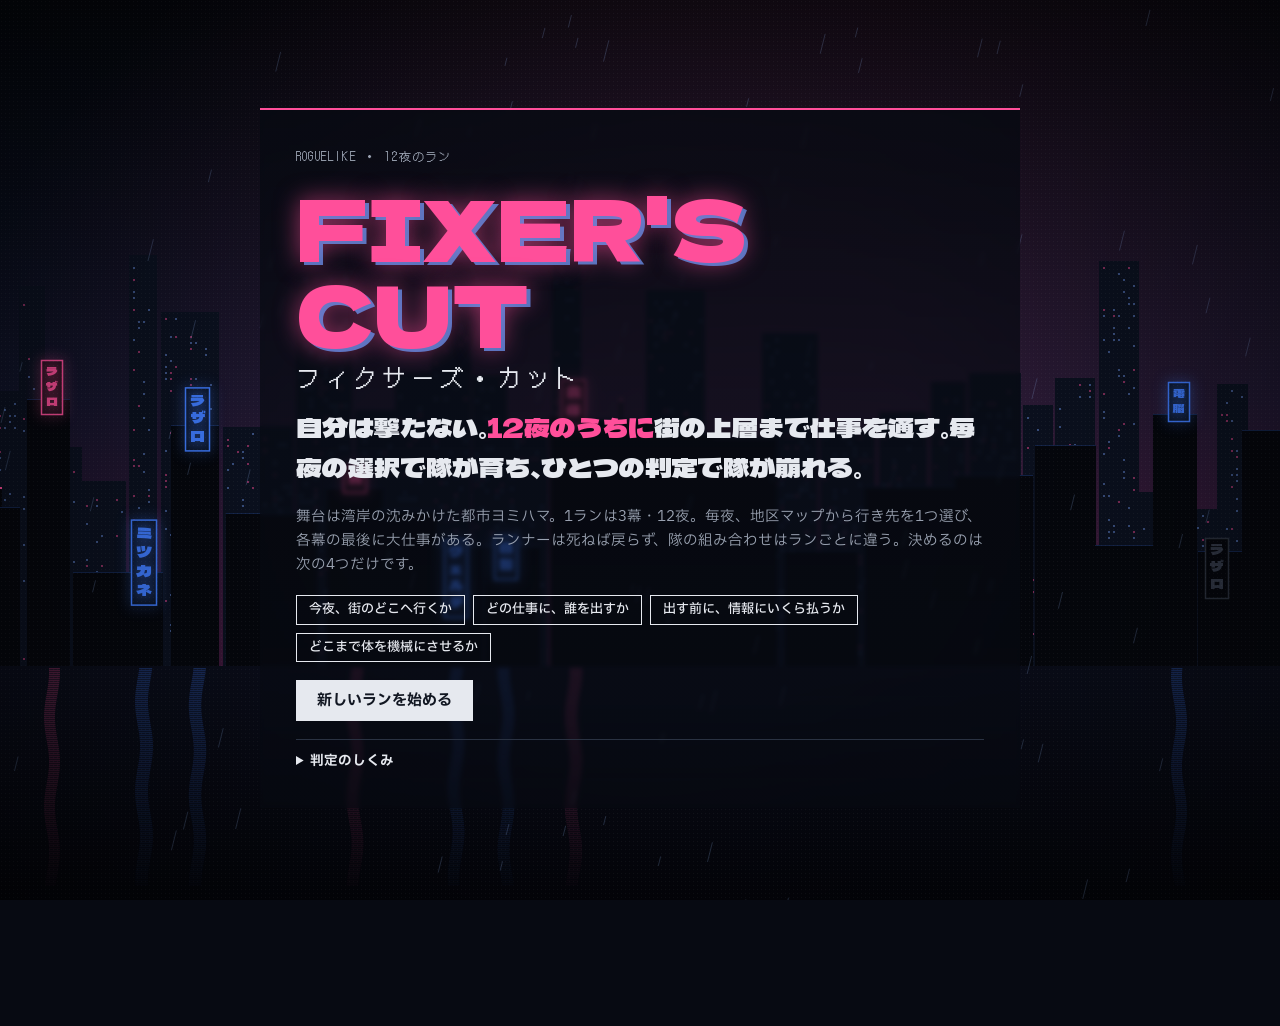
==== index.html @ 446d9503 "Start the roguelike version: 12-night runs with a district map and reward picks Copy Fixer's Cut fro" ====
<!doctype html>
<html lang="ja">
<meta charset="utf-8">
<meta name="viewport" content="width=device-width, initial-scale=1">
<title>Fixer's Cut Roguelike</title>
<meta name="claude:viewport-fit-sides" content="cover">
<link rel="preconnect" href="https://fonts.googleapis.com">
<link rel="preconnect" href="https://fonts.gstatic.com" crossorigin>
<link rel="stylesheet" href="https://fonts.googleapis.com/css2?family=Dela+Gothic+One&family=DotGothic16&family=IBM+Plex+Sans+JP:wght@400;500;700&family=IBM+Plex+Mono:wght@400;600&display=swap">
<link rel="stylesheet" href="style.css">

<canvas id="city" aria-hidden="true"></canvas>
<div id="app"></div>
<div id="modal" class="modal" hidden></div>
<div id="fx" class="fx" hidden aria-hidden="true"></div>

<script>
  /* ゲームの読み込み自体が止まったときの最後の受け皿。更新直後に古いファイルが混ざると起きる */
  addEventListener('load', function () {
    var app = document.getElementById('app');
    if (!app || app.innerHTML.trim()) return;
    app.innerHTML = '<div class="title-screen"><div class="ts-in"><div class="label">ERROR</div><h1 class="logo-big">読み込めませんでした</h1>'
      + '<p>更新直後に、古いファイルが混ざって読み込まれた可能性があります。<b>保存データは消えていません。</b></p>'
      + '<div class="ts-actions"><button class="primary big" id="fresh">最新のファイルで読み込み直す</button></div></div></div>';
    document.getElementById('fresh').onclick = function () {
      var urls = [location.href].concat([].map.call(document.querySelectorAll('script[src], link[rel="stylesheet"]'), function (e) { return e.src || e.href; }))
        .filter(function (u) { return u.indexOf(location.origin) === 0; });
      Promise.all(urls.map(function (u) { return fetch(u, { cache: 'reload' }).catch(function () {}); })).then(function () { location.reload(); });
    };
  });
</script>
<script src="js/data.js"></script>
<script src="js/engine.js"></script>
<script src="js/world.js"></script>
<script src="js/run.js"></script>
<script src="js/art.js"></script>
<script src="js/comfort.js"></script>
<script src="js/ui.js"></script>
---- style.css ----
/* Layout: 雨の夜のヨミハマに貼られた2色刷りのビラ。背景の Canvas に夜景、その上に半透明の帳場。
   ピンク＝人間性や金が削れるもの、青＝仕組みとデータ。ネオンを映えさせるため、ダークに絞った単一テーマ。 */
:root {
  --paper: #070a12;
  --sheet: #121722;
  --panel: rgba(18, 23, 34, 0.9);
  --ink: #e6e9ef;
  --ink-soft: #9aa2b1;
  --rule: #2a3242;
  --pink: #ff4f9a;
  --blue: #6f9dff;
  --tile: #1c2231;
  --red: #ff3b5c;
  --scrim: rgba(3, 4, 9, 0.72);
  --log-bg: #05070c;
  --log-fg: #e6e9ef;
  --log-dim: #7d8595;
  --log-ok: #8fb2ff;
  --log-ng: #ff6aa8;
  --glow-pink: 0 0 10px rgba(255, 79, 154, 0.55);
  --glow-blue: 0 0 10px rgba(111, 157, 255, 0.5);
  --display: "Dela Gothic One", "Hiragino Sans", "Yu Gothic", sans-serif;
  --body: "IBM Plex Sans JP", "Hiragino Sans", "Yu Gothic", system-ui, sans-serif;
  --dot: "DotGothic16", "Osaka-Mono", ui-monospace, monospace;
  --mono: "IBM Plex Mono", ui-monospace, "SFMono-Regular", Menlo, monospace;
  color-scheme: dark;
}

* { box-sizing: border-box; }
body {
  background: var(--paper); color: var(--ink);
  font-family: var(--body); font-size: 14.5px; line-height: 1.65;
  padding-left: max(16px, env(safe-area-inset-left, 0px));
  padding-right: max(16px, env(safe-area-inset-right, 0px));
  padding-block: 0 calc(110px + env(safe-area-inset-bottom, 0px));
}
body::before {
  content: ""; position: fixed; inset: 0 0 auto; height: env(safe-area-inset-top, 0px);
  z-index: 30; background: var(--sheet);
}
#city { position: fixed; inset: 0; width: 100%; height: 100%; z-index: 0; pointer-events: none; transition: opacity 0.6s; }
#city[data-mode="dim"] { opacity: 0.32; }
#app { position: relative; z-index: 1; }
body.locked { overflow: hidden; }
h1, h2, h3, h4 { margin: 0; text-wrap: balance; }
p { margin: 0; }
ul, ol { margin: 0; }
b { font-weight: 700; }
.num { font-family: var(--mono); font-variant-numeric: tabular-nums; }
.label { font-family: var(--dot); font-size: 12px; letter-spacing: 0.1em; color: var(--ink-soft); font-weight: 400; }
.dim { color: var(--ink-soft); }
.pink { color: var(--pink); }
.blue { color: var(--blue); }
small { font-size: 12px; }

/* ── ボタン ── */
button {
  font: inherit; font-size: 13px; color: var(--ink); background: transparent;
  border: 1px solid var(--ink); padding: 5px 12px; cursor: pointer; line-height: 1.4;
  border-radius: 0;
}
button:hover:not(:disabled) { background: var(--tile); }
button:focus-visible, summary:focus-visible { outline: 2px solid var(--blue); outline-offset: 2px; }
button:disabled { opacity: 0.38; cursor: not-allowed; }
button.primary { background: var(--ink); color: var(--sheet); }
button.primary:hover:not(:disabled) { background: var(--pink); border-color: var(--pink); }
button.danger { border-color: var(--pink); color: var(--pink); }
button.big { font-size: 15px; padding: 9px 20px; font-weight: 700; }
button.sm { font-size: 12px; padding: 2px 8px; }
button[aria-pressed="true"] { background: var(--ink); color: var(--sheet); }

.chip {
  display: inline-block; font-size: 11px; padding: 0 7px; border: 1px solid currentColor;
  line-height: 1.6; white-space: nowrap; font-weight: 500; vertical-align: 1px;
}
.chip.p { color: var(--pink); }
.chip.b { color: var(--blue); }
.chip.o { color: var(--ink-soft); }

/* ── HUD ── */
.hud {
  position: sticky; top: env(safe-area-inset-top, 0px); z-index: 20;
  background: var(--sheet); border-bottom: 2px solid var(--ink);
  margin-inline: calc(-1 * max(16px, env(safe-area-inset-left, 0px))) calc(-1 * max(16px, env(safe-area-inset-right, 0px)));
  padding-left: max(16px, env(safe-area-inset-left, 0px));
  padding-right: max(16px, env(safe-area-inset-right, 0px));
}
.hud-in {
  max-width: 1180px; margin: 0 auto; padding-block: 10px 6px;
  display: flex; flex-wrap: wrap; align-items: center; gap: 8px 24px;
}
.brand { display: grid; line-height: 1.15; }
.logo {
  font-family: var(--display); font-size: 21px; color: var(--pink);
  text-shadow: 2px 1px 0 color-mix(in srgb, var(--blue) 70%, transparent), var(--glow-pink); letter-spacing: 0.02em;
}
.hud-stats { display: flex; flex-wrap: wrap; gap: 4px 20px; margin: 0; }
.hud-stats > div { display: grid; line-height: 1.25; }
.hud-stats dd { margin: 0; font-weight: 700; font-size: 15px; }
.hud-stats .neg dd { color: var(--pink); }
.hud-stats .dim { font-weight: 400; font-size: 12px; }
.heat { display: grid; gap: 2px; min-width: 190px; flex: 1 1 190px; max-width: 280px; margin-left: auto; }
.hb { display: grid; grid-template-columns: 58px 1fr 26px; gap: 8px; align-items: center; font-size: 11.5px; }
.hb b { font-size: 11px; text-align: right; }
.ht { height: 6px; background: var(--tile); position: relative; }
.ht::after { content: ""; position: absolute; right: 0; top: -2px; bottom: -2px; width: 1px; background: var(--pink); }
.ht i { display: block; height: 100%; background: var(--blue); }
.hot .ht i { background: var(--pink); }
.hot b, .hot span { color: var(--pink); }

.tabs {
  max-width: 1180px; margin: 0 auto; display: flex; gap: 0; overflow-x: auto;
  scrollbar-width: none;
}
.tabs::-webkit-scrollbar { display: none; }
.tabs button {
  border: 0; border-bottom: 3px solid transparent; padding: 6px 14px 5px; font-size: 14px; font-weight: 500;
  white-space: nowrap; display: inline-flex; align-items: center; gap: 6px;
}
.tabs button[aria-selected="true"] { border-bottom-color: var(--pink); background: transparent; color: var(--ink); font-weight: 700; }
.tabs .bd { font-size: 11px; background: var(--tile); padding: 0 6px; line-height: 1.6; }

/* ── 本文 ── */
.view { max-width: 1180px; margin: 0 auto; padding-block: 22px 20px; display: grid; gap: 26px; }
.sec { font-family: var(--body); font-weight: 700; font-size: 20px; display: flex; gap: 10px; align-items: baseline; flex-wrap: wrap; margin-bottom: 12px; }
.lead { max-width: 70ch; margin-bottom: 8px; }
.panel { background: var(--panel); backdrop-filter: blur(3px); border-top: 3px solid var(--ink); padding: 12px 14px 14px; display: grid; gap: 10px; align-content: start; min-width: 0; }
.panel h3 { font-size: 14px; }
.cols { display: grid; grid-template-columns: repeat(auto-fit, minmax(min(100%, 300px), 1fr)); gap: 16px; }

.chapter { display: grid; gap: 6px; border-bottom: 1px solid var(--rule); padding-block: 18px; text-shadow: 0 1px 6px #000; }
.chapter h2 { font-family: var(--display); font-weight: 400; font-size: clamp(24px, 4vw, 34px); color: var(--pink); text-shadow: 2px 1px 0 color-mix(in srgb, var(--blue) 60%, transparent), var(--glow-pink); }
.chapter p { max-width: 68ch; }
.checks { list-style: none; padding: 0; display: grid; gap: 2px; font-size: 13.5px; }
.checks li { color: var(--ink-soft); }
.checks li.done { color: var(--blue); }
.tut ol { padding-left: 1.3em; display: grid; gap: 4px; font-size: 13.5px; }
.tut { border-top-color: var(--blue); }

.ledger { margin: 0; display: grid; gap: 4px; font-size: 13.5px; }
.ledger > div { display: grid; grid-template-columns: 1fr auto; gap: 12px; align-items: baseline; border-bottom: 1px dotted var(--rule); padding-bottom: 3px; }
.ledger dt { min-width: 0; }
.ledger dd { margin: 0; font-weight: 600; white-space: nowrap; }
.ledger .tot { border-bottom: 0; border-top: 1px solid var(--ink); padding-top: 4px; font-weight: 700; }

.mlist { list-style: none; padding: 0; display: grid; gap: 8px; font-size: 13.5px; }
.mlist li { display: grid; gap: 1px; border-bottom: 1px dotted var(--rule); padding-bottom: 6px; }
.mlist li button { justify-self: start; margin-top: 3px; }
.heatlist { display: grid; gap: 6px; }
.hrow { display: grid; grid-template-columns: 100px 1fr 30px; gap: 10px; align-items: center; font-size: 13px; }
.hrow b { text-align: right; }
.msheet .hrow { grid-template-columns: 100px 1fr 30px 36px; }
.hrow .delta { text-align: right; font-size: 12px; }
.memorial ul { padding-left: 1.1em; font-size: 13.5px; }

/* ── ランナー ── */
.runners { display: grid; grid-template-columns: repeat(auto-fill, minmax(min(100%, 290px), 1fr)); gap: 16px; }
.runner { background: var(--panel); backdrop-filter: blur(3px); border-top: 3px solid var(--ink); padding: 12px 14px 14px; display: grid; gap: 8px; align-content: start; min-width: 0; }
.runner.away { opacity: 0.72; }
.runner header { display: flex; justify-content: space-between; align-items: center; gap: 12px; }
.nmrow { display: flex; flex-wrap: wrap; gap: 6px; align-items: baseline; flex: 1; min-width: 0; }
.nm { font-family: var(--display); font-weight: 400; font-size: 20px; line-height: 1.2; }
.role { font-family: var(--dot); color: var(--blue); font-size: 13px; letter-spacing: 0.08em; text-align: right; line-height: 1.2; display: grid; }
.role small { font-family: var(--body); letter-spacing: 0; color: var(--ink-soft); font-size: 11px; }
.role.sm { display: inline; font-size: 11px; }
.meta { font-size: 12.5px; color: var(--ink-soft); }
.st-mission { color: var(--blue); }
.st-therapy { color: var(--blue); }
.st-down { color: var(--pink); font-weight: 700; }
.bio { font-size: 13px; color: var(--ink-soft); border-left: 2px solid var(--rule); padding-left: 10px; }
.bars { display: grid; gap: 4px; position: relative; }
.bar { display: grid; grid-template-columns: 44px 1fr 52px; gap: 8px; align-items: center; font-size: 11.5px; }
.bar b { text-align: right; font-size: 11.5px; }
.track { height: 8px; background: var(--tile); position: relative; overflow: hidden; }
.track i { display: block; height: 100%; background: var(--ink); }
.track i.low { background: var(--pink); }
.track.ar i { background: var(--blue); }
.track.hum {
  background: linear-gradient(to right,
    color-mix(in srgb, var(--pink) 45%, var(--sheet)) 0 var(--z1),
    color-mix(in srgb, var(--pink) 20%, var(--sheet)) var(--z1) var(--z2),
    var(--tile) var(--z2));
}
.track.hum i { background: color-mix(in srgb, var(--ink) 75%, transparent); }
.zone { justify-self: end; font-family: var(--dot); font-size: 11px; letter-spacing: 0.08em; }
.z-stable { color: var(--ink-soft); }
.z-unstable, .z-sign, .z-gone { color: var(--pink); }
.stats { display: grid; grid-template-columns: repeat(6, 1fr); gap: 2px; border-block: 1px solid var(--rule); padding-block: 4px; }
.stats span { display: grid; text-align: center; line-height: 1.25; }
.stats i { font-style: normal; font-family: var(--dot); font-size: 10.5px; color: var(--ink-soft); }
.stats b { font-size: 14px; }
.skills { display: flex; flex-wrap: wrap; gap: 3px 12px; font-size: 12.5px; }
.skills b { margin-left: 4px; }
.cy { font-size: 12.5px; }
.perk { font-size: 12.5px; color: var(--ink-soft); }
.perk.on { color: var(--blue); }
.contract { font-size: 12.5px; }
.actions { display: flex; flex-wrap: wrap; gap: 6px; }

/* ── 依頼盤 ── */
.board { display: grid; grid-template-columns: minmax(0, 340px) minmax(0, 1fr); gap: 24px; align-items: start; }
.jobs { display: grid; gap: 8px; }
.jobs .sec { margin-bottom: 4px; }
.job {
  display: grid; gap: 3px; text-align: left; background: var(--panel); border: 1px solid var(--rule);
  padding: 9px 12px; width: 100%;
}
.job.sel { border-color: var(--pink); box-shadow: inset 0 3px 0 var(--pink), var(--glow-pink); background: var(--sheet); }
.jtop { display: flex; gap: 6px; align-items: center; flex-wrap: wrap; }
.rk { font-family: var(--mono); font-weight: 600; font-size: 12px; background: var(--ink); color: var(--sheet); padding: 0 6px; }
.exp { margin-left: auto; font-size: 11.5px; }
.jt { font-size: 14px; line-height: 1.45; }
.jm { font-size: 12.5px; color: var(--ink-soft); }
.req { display: flex; flex-wrap: wrap; gap: 4px; }
.req span { font-size: 11px; color: var(--blue); border: 1px solid currentColor; padding: 0 6px; }

.detail { min-width: 0; }
.jd { background: var(--panel); backdrop-filter: blur(3px); border-top: 3px solid var(--ink); padding: 16px clamp(14px, 3vw, 24px) 20px; display: grid; gap: 12px; scroll-margin-top: 140px; }
.jd h2 { font-family: var(--body); font-weight: 700; font-size: clamp(18px, 2.4vw, 22px); line-height: 1.45; }
.jd h3 { font-size: 14px; margin-top: 6px; }
.facts { display: flex; flex-wrap: wrap; gap: 4px 22px; margin: 0; }
.facts div { display: grid; line-height: 1.3; }
.facts dt { font-family: var(--dot); font-size: 11px; color: var(--ink-soft); letter-spacing: 0.08em; }
.facts dd { margin: 0; font-weight: 700; }
.toggle { display: inline-flex; flex-wrap: wrap; justify-self: start; }
.toggle button + button { border-left: 0; }

.strip-wrap { overflow-x: auto; }
.strip { display: grid; grid-template-columns: 52px repeat(var(--cols), minmax(62px, 1fr)); gap: 3px; min-width: calc(52px + var(--cols) * 65px); }
.lane { font-size: 12px; font-weight: 700; align-self: center; color: var(--ink-soft); }
.ph { background: var(--tile); text-align: center; padding: 6px 3px; font-size: 12px; line-height: 1.3; min-height: 54px; display: grid; align-content: center; }
.ph i { display: block; font-style: normal; font-family: var(--dot); font-size: 11px; color: var(--ink-soft); }
.ph .dv { display: block; font-family: var(--mono); font-size: 10.5px; opacity: 0.85; margin-top: 2px; }
.ph.empty { background: transparent; border: 1px dashed var(--rule); color: var(--ink-soft); }
.ph.enemy { background: var(--ink); color: var(--sheet); }
.ph.enemy i { color: var(--sheet); opacity: 0.7; }
.ph.goal, .ph.netgoal { background: var(--pink); color: var(--sheet); font-weight: 700; }
.ph.goal i, .ph.netgoal i { color: var(--sheet); opacity: 0.85; }
.ph.ice { background: color-mix(in srgb, var(--blue) 18%, var(--sheet)); box-shadow: inset 0 -3px 0 var(--blue); }
.ph.ice.netgoal { background: var(--pink); }
.ph.trap { box-shadow: inset 0 -3px 0 var(--pink); }
.ph.fog { color: var(--ink-soft); }
.ph.fog .q { font-family: var(--dot); font-size: 16px; letter-spacing: 0.1em; }
.ph.bought { outline: 1px dashed var(--blue); outline-offset: -3px; }
.nightlbl { grid-column: span 5; font-size: 11px; color: var(--ink-soft); border-top: 1px solid var(--rule); padding-top: 2px; text-align: center; }
.legend { list-style: none; padding: 0; display: grid; gap: 1px; font-size: 12px; color: var(--ink-soft); }
.legend .blue { color: var(--blue); }
.intel { display: flex; flex-wrap: wrap; gap: 6px 12px; align-items: center; font-size: 13px; }

.slots { display: grid; grid-template-columns: repeat(3, minmax(0, 1fr)); gap: 8px; }
.slot { border: 1px solid var(--rule); padding: 7px 9px; display: grid; gap: 2px; align-content: start; min-width: 0; }
.slot .who { display: flex; flex-wrap: wrap; gap: 2px 8px; font-weight: 700; font-size: 13.5px; }
.slot small { color: var(--ink-soft); font-size: 11px; line-height: 1.4; }
.reqs { display: flex; flex-wrap: wrap; gap: 6px; align-items: center; }
.picks { display: grid; gap: 4px; }
.pick { display: flex; flex-wrap: wrap; justify-content: space-between; align-items: center; gap: 6px 12px; padding: 6px 8px; border-bottom: 1px dotted var(--rule); }
.pick.in { background: color-mix(in srgb, var(--blue) 9%, var(--sheet)); }
.pick.off { opacity: 0.6; }
.pn { display: flex; flex-wrap: wrap; gap: 4px 10px; align-items: baseline; font-size: 13px; }
.seg { display: inline-flex; }
.seg button { font-size: 12px; padding: 3px 9px; }
.seg button + button { border-left: 0; }

.est { display: flex; flex-wrap: wrap; gap: 6px 26px; align-items: baseline; background: var(--tile); padding: 10px 14px; }
.est > div { display: grid; line-height: 1.2; }
.est b { font-size: 28px; font-weight: 600; }
.est small { flex-basis: 100%; color: var(--ink-soft); }
.est.empty { padding: 10px 14px; }
.pay { border-top: 1px solid var(--ink); padding-top: 6px; }
.errs { color: var(--pink); font-size: 13px; padding-left: 1.1em; }
.jd > .primary.big { justify-self: start; }

/* ── 闇医者 ── */
.chips { display: flex; flex-wrap: wrap; gap: 6px; margin-bottom: 14px; }
.docwrap { display: grid; grid-template-columns: minmax(0, 340px) minmax(0, 1fr); gap: 22px; align-items: start; }
.docside { display: grid; gap: 14px; }
.care { gap: 8px; }
.carerow { display: grid; grid-template-columns: 1fr auto; gap: 10px; align-items: center; font-size: 13px; border-bottom: 1px dotted var(--rule); padding-bottom: 6px; }
.carerow span { display: grid; }
.catalog { display: grid; gap: 10px; min-width: 0; }
.catalog h3 { font-size: 15px; display: flex; gap: 10px; align-items: baseline; flex-wrap: wrap; }
.cws { display: grid; grid-template-columns: repeat(auto-fill, minmax(min(100%, 250px), 1fr)); gap: 10px; }
.cw { background: var(--panel); border: 1px solid var(--rule); padding: 10px 12px; display: grid; gap: 6px; align-content: start; }
.cw.rec { border-color: var(--blue); }
.cw.owned { opacity: 0.55; }
.cwh { display: flex; flex-wrap: wrap; gap: 6px; align-items: baseline; }
.cw p { font-size: 13px; }
.cwn { margin: 0; display: grid; gap: 1px; font-size: 12px; }
.cwn div { display: flex; justify-content: space-between; gap: 8px; }
.cwn dd { margin: 0; }

/* ── 通信ログ ── */
.log {
  background: var(--log-bg); color: var(--log-fg); font-family: var(--mono); font-size: 12.5px; line-height: 1.6;
  padding: 12px 14px; display: grid; gap: 2px; overflow-y: auto; max-height: 52vh;
}
.ln { display: flex; flex-wrap: wrap; gap: 0 10px; align-items: baseline; }
.log.play .ln { opacity: 0; transition: opacity 0.15s; }
.log.play .ln.on, .log .ln.on { opacity: 1; }
.ln .t { color: var(--log-dim); min-width: 52px; }
.ln .who { font-family: var(--body); font-weight: 700; min-width: 3.5em; }
.ln .what { font-family: var(--body); }
.ln .calc { color: var(--log-dim); font-size: 12px; }
.ln .res { font-weight: 600; }
.ln.ok .res, .ln.goal .what { color: var(--log-ok); }
.ln.ng .res, .ln.ng .what, .ln.dead .what { color: var(--log-ng); }
.ln.warn .what { color: var(--log-ng); }
.ln.dead .what { font-weight: 700; }
.ln.info .what { color: var(--log-dim); }
.ln.goal .what { font-weight: 700; }
.ln.sub { padding-left: 62px; font-size: 12px; }
.ln.sub.ng .what { color: var(--log-ng); }
.lanetag { font-family: var(--dot); font-size: 10.5px; color: var(--log-ok); border: 1px solid currentColor; padding: 0 4px; line-height: 1.4; }
.arch { background: var(--panel); border-top: 1px solid var(--rule); padding: 10px 14px; display: grid; gap: 8px; }
.arch summary { cursor: pointer; font-weight: 700; }
.arch h4 { font-size: 13.5px; margin-top: 8px; }
.arch .log { max-height: none; }

/* ── モーダル ── */
.modal {
  position: fixed; inset: 0; z-index: 50; background: var(--scrim); overflow-y: auto;
  padding: calc(24px + env(safe-area-inset-top, 0px)) max(12px, env(safe-area-inset-right, 0px)) calc(24px + env(safe-area-inset-bottom, 0px)) max(12px, env(safe-area-inset-left, 0px));
}
.msheet { max-width: 760px; margin: 0 auto; background: var(--sheet); border: 2px solid var(--ink); padding: 20px clamp(16px, 3.5vw, 30px) 22px; display: grid; gap: 12px; }
.msheet h2 { font-family: var(--body); font-weight: 700; font-size: clamp(19px, 3vw, 24px); line-height: 1.45; }
.msheet h3 { font-size: 14.5px; margin-top: 4px; }
.mact { display: flex; flex-wrap: wrap; gap: 8px; justify-content: flex-end; margin-top: 4px; }
.speed { display: flex; flex-wrap: wrap; align-items: center; gap: 4px 8px; margin-right: auto; }
.verdict { font-family: var(--display); font-size: 22px; letter-spacing: 0.04em; }
.verdict.ok { color: var(--blue); }
.verdict.ng { color: var(--pink); }
.dead { color: var(--pink); font-weight: 700; }
.notes, .events { padding-left: 1.1em; display: grid; gap: 3px; font-size: 13.5px; }
.events .ng, .events .warn { color: var(--pink); }
.events .ok { color: var(--blue); }
.story { font-size: 15.5px; line-height: 1.9; max-width: 60ch; }
.storygoal { border-top: 1px solid var(--rule); padding-top: 8px; font-size: 14px; }
.bonus { display: grid; grid-template-columns: repeat(auto-fit, minmax(min(100%, 190px), 1fr)); gap: 8px; }
.bonus button { display: grid; gap: 4px; text-align: left; padding: 12px; background: var(--paper); border-color: var(--rule); font-size: 13.5px; }
.bonus button:hover { border-color: var(--ink); }
.bonus .label { color: var(--blue); font-size: 13px; }
.bonus.end button .label { color: var(--pink); font-family: var(--display); font-size: 20px; letter-spacing: 0; }

/* ── ドック・トースト ── */
.dock {
  position: fixed; left: 0; right: 0; bottom: 0; z-index: 20; background: var(--sheet); border-top: 2px solid var(--ink);
  padding-left: max(16px, env(safe-area-inset-left, 0px)); padding-right: max(16px, env(safe-area-inset-right, 0px));
  padding-bottom: env(safe-area-inset-bottom, 0px);
}
.dock-in { max-width: 1180px; margin: 0 auto; display: flex; gap: 10px 20px; align-items: center; justify-content: space-between; padding-block: 10px; flex-wrap: wrap; }
.proj { display: grid; line-height: 1.35; font-size: 13.5px; min-width: 0; }
.proj small { color: var(--ink-soft); }
.toast {
  position: fixed; left: 50%; transform: translateX(-50%); bottom: calc(86px + env(safe-area-inset-bottom, 0px)); z-index: 60;
  background: var(--ink); color: var(--sheet); padding: 8px 16px; font-size: 13.5px; max-width: min(560px, calc(100vw - 32px));
}

/* ── タイトル・結末 ── */
.title-screen { min-height: 100vh; display: grid; align-items: center; padding-block: 40px; }
.ts-in {
  max-width: 760px; margin: 0 auto; display: grid; gap: 18px;
  background: linear-gradient(rgba(7, 10, 18, 0.78), rgba(7, 10, 18, 0.55)); padding: clamp(18px, 4vw, 36px);
  border-top: 2px solid var(--pink); backdrop-filter: blur(2px);
}
.logo-big {
  font-family: var(--display); font-weight: 400; font-size: clamp(42px, 9vw, 84px); line-height: 1.02; color: var(--pink);
  text-shadow: 4px 3px 0 color-mix(in srgb, var(--blue) 70%, transparent), 0 0 24px rgba(255, 79, 154, 0.6);
}
.logo-big span { display: block; font-family: var(--dot); font-size: 0.28em; letter-spacing: 0.2em; color: var(--ink); text-shadow: none; margin-top: 10px; }
.thesis { font-family: var(--display); font-size: clamp(19px, 2.8vw, 26px); line-height: 1.55; max-width: 32ch; }
.thesis em { font-style: normal; color: var(--pink); }
.decide { display: flex; flex-wrap: wrap; gap: 8px; list-style: none; padding: 0; }
.decide li { border: 1px solid var(--ink); padding: 3px 12px; font-size: 13px; font-weight: 500; }
.ts-actions { display: flex; flex-wrap: wrap; gap: 10px; }
.howto { border-top: 1px solid var(--rule); padding-top: 10px; font-size: 13.5px; }
.howto summary { cursor: pointer; font-weight: 700; }
.howto ul { padding-left: 1.1em; margin-top: 8px; display: grid; gap: 3px; }
.ending .logo-big { font-size: clamp(40px, 8vw, 72px); }
.endstats { max-width: 520px; }

@media (max-width: 900px) {
  .board, .docwrap { grid-template-columns: minmax(0, 1fr); }
  .heat { margin-left: 0; max-width: none; }
}
@media (max-width: 560px) {
  .slots { grid-template-columns: minmax(0, 1fr); }
  .hud-in { gap: 6px 16px; padding-block: 8px 4px; }
  .logo { font-size: 18px; }
  .heat { grid-template-columns: repeat(3, minmax(0, 1fr)); gap: 0 12px; flex-basis: 100%; min-width: 0; }
  .hb { grid-template-columns: 1fr auto; gap: 0 4px; font-size: 11px; }
  .hb .ht { grid-column: 1 / -1; order: 3; height: 4px; }
  .tabs button { padding-inline: 11px; font-size: 13.5px; }
  .ln .t { min-width: 0; }
  .ln.sub { padding-left: 14px; }
  .est b { font-size: 24px; }
  .dock-in { flex-wrap: nowrap; gap: 10px; padding-block: 8px; }
  .proj small { display: none; }
  .dock button.big { padding: 8px 14px; font-size: 14px; white-space: nowrap; }
}
@media (prefers-reduced-motion: reduce) {
  .log.play .ln { opacity: 1; transition: none; }
}

/* ── 肖像・ロゴ ── */
.pf { position: relative; display: block; flex: none; overflow: hidden; background: #0d1220; width: 64px; height: 64px; }
.pf img, .pf .ov { position: absolute; inset: 0; width: 100%; height: 100%; display: block; }
.pf img { object-fit: cover; filter: saturate(calc(1 - var(--m, 0) * 0.65)) contrast(calc(1 + var(--m, 0) * 0.25)); }
.pf .gp { filter: drop-shadow(0 0 1.5px #ff4f9a); }
.pf .gb { filter: drop-shadow(0 0 1.5px #6f9dff); }
.pf.lg { width: 72px; height: 72px; box-shadow: 3px 3px 0 color-mix(in srgb, var(--blue) 45%, transparent); }
.pf.md { width: 48px; height: 48px; }
.pf.sm { width: 30px; height: 30px; }
.pf.ci { width: clamp(110px, 20vw, 170px); height: clamp(110px, 20vw, 170px); transform: skewY(4deg); border: 2px solid var(--pink); }
.tone-red .pf.ci { border-color: var(--red); }
.pf.glitchy::after, .pf.broken::after {
  content: ""; position: absolute; inset: 0; pointer-events: none;
  background: repeating-linear-gradient(0deg, rgba(0, 0, 0, 0.28) 0 1px, transparent 1px 3px);
}
.pf.glitchy { animation: por-jitter 2.4s steps(1) infinite; }
.pf.broken img { filter: saturate(0.3) contrast(1.4); }
.pf.broken { animation: por-jitter 0.5s steps(1) infinite; }
@keyframes por-jitter {
  0%, 86%, 100% { transform: none; filter: none; }
  88% { transform: translateX(2px); filter: drop-shadow(-2px 0 0 var(--pink)); }
  91% { transform: translateX(-2px); filter: drop-shadow(2px 0 0 var(--blue)); }
  94% { transform: none; }
}
.pf.ci.glitchy, .pf.ci.broken { animation-name: ci-por-jitter; }
@keyframes ci-por-jitter {
  0%, 86%, 100% { transform: skewY(4deg); filter: none; }
  88% { transform: skewY(4deg) translateX(3px); filter: drop-shadow(-3px 0 0 var(--pink)); }
  91% { transform: skewY(4deg) translateX(-3px); filter: drop-shadow(3px 0 0 var(--blue)); }
}
.runner.away .pf { opacity: 0.6; }
.pn { align-items: center; }
.cwp { display: flex; align-items: center; gap: 6px; min-height: 44px; }
.cwp small { margin-left: 2px; }
.logo-mark { width: 1.05em; height: 1.05em; vertical-align: -0.16em; margin-right: 3px; flex: none; }
.lg-mitsukane { color: #ffb347; }
.lg-verde { color: #4fe3a0; }
.lg-hakurou { color: var(--blue); }
.lg-gang { color: var(--pink); }
.lg-resident, .lg-broker, .lg-self { color: var(--ink-soft); }
.hb span { display: inline-flex; align-items: center; white-space: nowrap; }
.jdlabel { display: flex; flex-wrap: wrap; align-items: center; gap: 2px 4px; }

/* ── 通信中のフェーズ表 ── */
.cstrip .ph { position: relative; transition: background 0.2s, box-shadow 0.2s; }
.cstrip .ph .q { display: none; font-family: var(--dot); font-size: 16px; letter-spacing: 0.1em; }
.cstrip .ph.fog { background: var(--tile); color: var(--ink-soft); box-shadow: none; }
.cstrip .ph.fog .real { display: none; }
.cstrip .ph.fog .q { display: block; }
.cstrip .ph.past { opacity: 0.45; }
.cstrip .ph.done:not(.past) { opacity: 0.8; }
.cstrip .ph.cur { outline: 2px solid var(--pink); outline-offset: 1px; z-index: 1; box-shadow: var(--glow-pink); opacity: 1; }
.cstrip .ph.cur::before {
  content: "▼"; position: absolute; top: -15px; left: 50%; transform: translateX(-50%);
  color: var(--pink); font-size: 11px; text-shadow: var(--glow-pink);
}
.cstrip .ph.enemy.cur { animation: blink 0.5s steps(2) infinite; }
@keyframes blink { 50% { background: var(--red); } }
.cstrip .ph.good:not(.goal):not(.netgoal) { background: color-mix(in srgb, var(--blue) 28%, var(--sheet)); color: var(--ink); }
.cstrip .ph.bad { background: color-mix(in srgb, var(--red) 55%, var(--sheet)); color: #fff; }
.cstrip .ph.hurt::after { content: ""; position: absolute; top: 0; right: 0; border: 6px solid transparent; border-top-color: var(--pink); border-right-color: var(--pink); }
.cstrip .ph.ice.broken { animation: shatter 0.6s ease-out forwards; }
@keyframes shatter {
  0% { clip-path: polygon(0 0, 100% 0, 100% 100%, 0 100%); }
  40% { clip-path: polygon(0 0, 45% 10%, 100% 0, 88% 52%, 100% 100%, 52% 88%, 0 100%, 12% 48%); filter: brightness(1.6); }
  100% { clip-path: polygon(0 0, 45% 10%, 100% 0, 88% 52%, 100% 100%, 52% 88%, 0 100%, 12% 48%); opacity: 0.55; }
}
.msheet .strip-wrap { padding-top: 16px; }

/* ── カットイン ── */
.fx { position: fixed; inset: 0; z-index: 70; pointer-events: none; }
.cutin {
  position: absolute; inset: 0; display: grid; place-items: center; overflow: hidden;
  background: repeating-linear-gradient(0deg, rgba(0, 0, 0, 0.35) 0 1px, transparent 1px 3px), rgba(3, 4, 9, 0.55);
  animation: ci-bg 2.3s forwards;
}
.ci-band {
  width: 100%; display: flex; justify-content: center; align-items: center; gap: clamp(12px, 3vw, 28px);
  padding: 22px max(16px, env(safe-area-inset-left, 0px)); background: rgba(7, 10, 18, 0.94);
  border-block: 2px solid var(--pink); box-shadow: 0 0 40px rgba(255, 79, 154, 0.35);
  transform: skewY(-4deg); animation: ci-band 2.3s cubic-bezier(0.2, 0.8, 0.2, 1) forwards;
}
.ci-text { display: grid; justify-items: start; gap: 4px; transform: skewY(4deg); }
.ci-kick { font-family: var(--dot); letter-spacing: 0.18em; color: var(--blue); font-size: 13px; }
.ci-text b {
  font-family: var(--display); font-weight: 400; font-size: clamp(42px, 10vw, 96px); line-height: 1.05; color: var(--pink);
  text-shadow: 4px 0 0 color-mix(in srgb, var(--blue) 80%, transparent), -3px 0 0 rgba(255, 255, 255, 0.35), var(--glow-pink);
  animation: ci-glitch 0.36s steps(2) 3 0.25s;
}
.ci-text small { color: var(--ink); font-size: 15px; }
.tone-red .ci-band { border-color: var(--red); box-shadow: 0 0 40px rgba(255, 59, 92, 0.45); }
.tone-red .ci-text b { color: var(--red); }
.tone-blue .ci-band { border-color: var(--blue); box-shadow: 0 0 40px rgba(111, 157, 255, 0.35); }
.tone-blue .ci-text b { color: var(--ink); text-shadow: 4px 0 0 var(--pink), -3px 0 0 var(--blue), var(--glow-blue); }
@keyframes ci-bg { 0% { opacity: 0; } 8%, 82% { opacity: 1; } 100% { opacity: 0; } }
@keyframes ci-band {
  0% { transform: translateX(-105%) skewY(-4deg); }
  16%, 80% { transform: translateX(0) skewY(-4deg); }
  100% { transform: translateX(105%) skewY(-4deg); }
}
@keyframes ci-glitch {
  0% { transform: translate(0); clip-path: inset(0 0 0 0); }
  50% { transform: translate(-4px, 1px); clip-path: inset(20% 0 35% 0); }
  100% { transform: translate(3px, -1px); clip-path: inset(55% 0 5% 0); }
}
@media (prefers-reduced-motion: reduce) {
  .pf.glitchy, .pf.broken, .cstrip .ph.enemy.cur, .cstrip .ph.ice.broken { animation: none; }
  #city { transition: none; }
}

/* ── 説明の表示切り替え・成長・見込みの内訳 ── */
.no-hints .hint { display: none !important; }
.skills > span { display: inline-grid; grid-template-columns: auto auto; column-gap: 0; }
.skills .xp { grid-column: 1 / -1; display: block; height: 2px; background: var(--tile); margin-top: 1px; }
.skills .xp i { display: block; height: 100%; background: var(--blue); }
.odds { flex-basis: 100%; display: grid; gap: 4px; }
.odds ul { list-style: none; padding: 0; display: grid; gap: 3px; }
.odds li { display: grid; grid-template-columns: minmax(7.5em, auto) 1fr 3.2em 2.4em; gap: 10px; align-items: center; font-size: 13px; }
.odds li > span { display: flex; gap: 6px; align-items: baseline; min-width: 0; }
.odds li b { font-size: 13px; text-align: right; font-weight: 600; }
.odds .meter { display: block; height: 6px; background: var(--paper); }
.odds .meter i { display: block; height: 100%; background: var(--blue); }
.odds li.mid .meter i { background: color-mix(in srgb, var(--blue) 50%, var(--pink)); }
.odds li.lo .meter i { background: var(--pink); }
.odds li.lo b { color: var(--pink); }
.odds .why li { grid-template-columns: 1fr auto; color: var(--ink-soft); }
.credits, .growth { list-style: none; padding: 0; display: grid; gap: 3px; font-size: 13.5px; }
.credits li { border-left: 2px solid var(--blue); padding-left: 8px; }
.growth li { color: var(--blue); }
.growth li::before { content: "▲ "; }
.wlist { list-style: none; padding: 0; display: grid; gap: 4px; font-size: 13.5px; }
.slot-h { font-size: 13.5px; margin-top: 6px; display: flex; gap: 10px; align-items: baseline; flex-wrap: wrap; }
.cw.gear.owned { opacity: 1; border-color: var(--ink); }
.cw .actions { align-items: center; }
.wlist .rumor { color: var(--ink-soft); font-style: italic; }
.epilogue { list-style: none; padding: 0; display: grid; gap: 6px; font-size: 14.5px; max-width: 60ch; border-left: 2px solid var(--blue); padding-left: 12px; }
.chip.trait.rare { border-color: var(--blue); color: var(--blue); }
.chip.trait.legend { border-color: var(--pink); color: var(--pink); box-shadow: var(--glow-pink); }
.runner.r-rare { border-top-color: var(--blue); }
.runner.r-legend { border-top-color: var(--pink); box-shadow: 0 -2px 14px rgba(255, 79, 154, 0.35); }
.traitline { font-size: 12.5px; color: var(--blue); }
.r-legend .traitline { color: var(--pink); }
.cw.tier2 { border-left: 3px solid color-mix(in srgb, var(--blue) 60%, transparent); }
.cw.tier3 { border-left: 3px solid var(--pink); }
.loaderr { border-top-color: var(--pink); max-width: 60ch; }

/* ルール */
.help { display: grid; gap: 8px; font-size: 13.5px; }
.help h3 { border-top: 1px solid var(--rule); padding-top: 10px; }
.help h3:first-child { border-top: 0; padding-top: 0; }
.help ul:not(.legend) { padding-left: 1.1em; display: grid; gap: 3px; }
.help .hstat > div { grid-template-columns: 4.5em 1fr; }
.help .hstat dd { white-space: normal; font-weight: 400; }
.help .calc { font-size: 15px; }

/* ── 地区マップ（ローグライク版） ──
   1幕4夜の列を左から並べる。今夜の列だけ押せる。行き先の頭文字を角印にして、種類を色で分ける */
.acts { list-style: none; padding: 0; display: grid; grid-template-columns: repeat(3, minmax(0, 1fr)); gap: 6px; }
.acts li { border-top: 3px solid var(--rule); padding-top: 4px; display: grid; line-height: 1.35; color: var(--ink-soft); }
.acts li.done { border-color: var(--blue); }
.acts li.cur { border-color: var(--pink); color: var(--ink); }
.acts li b { font-size: 15px; }
.map { margin-block: 14px 12px; }
.mcols { display: grid; grid-template-columns: repeat(4, minmax(0, 1fr)); gap: 10px; align-items: start; }
.mcol { display: grid; gap: 8px; }
.mcol.past { opacity: 0.55; }
.mh { display: flex; gap: 6px; align-items: center; min-height: 22px; }
.node {
  display: grid; grid-template-columns: auto minmax(0, 1fr); gap: 10px; text-align: left; align-items: start;
  background: var(--panel); border: 1px solid var(--rule); padding: 10px; width: 100%;
}
.node:disabled { opacity: 1; cursor: default; }
.node.past { opacity: 0.4; }
.mcol.now .node:not(:disabled) { border-color: var(--ink); }
.node.sel { border-color: var(--pink) !important; box-shadow: inset 0 3px 0 var(--pink), var(--glow-pink); background: var(--sheet); }
.node.picked { border-color: var(--blue); box-shadow: inset 0 3px 0 var(--blue); }
.nb { display: grid; gap: 3px; min-width: 0; font-size: 12.5px; }
.nb b { font-size: 14px; }
.nb .chip { justify-self: start; }
.nt { font-size: 13px; line-height: 1.45; color: var(--ink); }
.nm2 { color: var(--ink-soft); }
.mk {
  display: inline-grid; place-items: center; width: 30px; height: 30px; font-family: var(--body); font-weight: 700; font-size: 15px;
  border: 1px solid currentColor; color: var(--ink-soft); line-height: 1;
}
.n-job .mk, .mk.n-job { color: var(--ink); }
.n-hard .mk, .mk.n-hard, .n-boss .mk, .mk.n-boss { color: var(--pink); }
.n-doc .mk, .mk.n-doc, .n-hideout .mk, .mk.n-hideout { color: var(--blue); }
.n-boss { border-color: var(--pink); }
.tonight { margin-bottom: 14px; }
.tonight.on { border-top-color: var(--pink); }
.event { max-width: 760px; }
.event h2 { font-family: var(--display); font-weight: 400; font-size: 24px; }
.route { list-style: none; padding: 0; display: grid; gap: 6px; }
.route li { display: flex; gap: 6px; align-items: center; flex-wrap: wrap; }
.route .label { min-width: 4.5em; }
.route .mk { width: 26px; height: 26px; font-size: 13px; }
@media (max-width: 900px) {
  .mcols { grid-template-columns: repeat(2, minmax(0, 1fr)); }
}
@media (max-width: 560px) {
  .mcols { grid-template-columns: minmax(0, 1fr); }
  .mcol.past { display: none; }
}

/* ── 報酬3択 ── */
.rewards { display: grid; grid-template-columns: repeat(auto-fit, minmax(min(100%, 220px), 1fr)); gap: 10px; margin-block: 8px 12px; }
.rw { border: 1px solid var(--rule); background: var(--sheet); padding: 10px 12px; display: grid; gap: 6px; align-content: start; }
.rw.rare { border-color: var(--pink); box-shadow: inset 0 3px 0 var(--pink); }
.rw b { font-size: 14.5px; }
.rw p { font-size: 13px; }
.rw .chip { justify-self: start; }
.rwr { display: flex; gap: 8px; align-items: center; }
.rts { display: grid; gap: 6px; margin-top: 4px; }
.rt { display: flex; flex-wrap: wrap; gap: 4px 8px; align-items: center; font-size: 12px; }
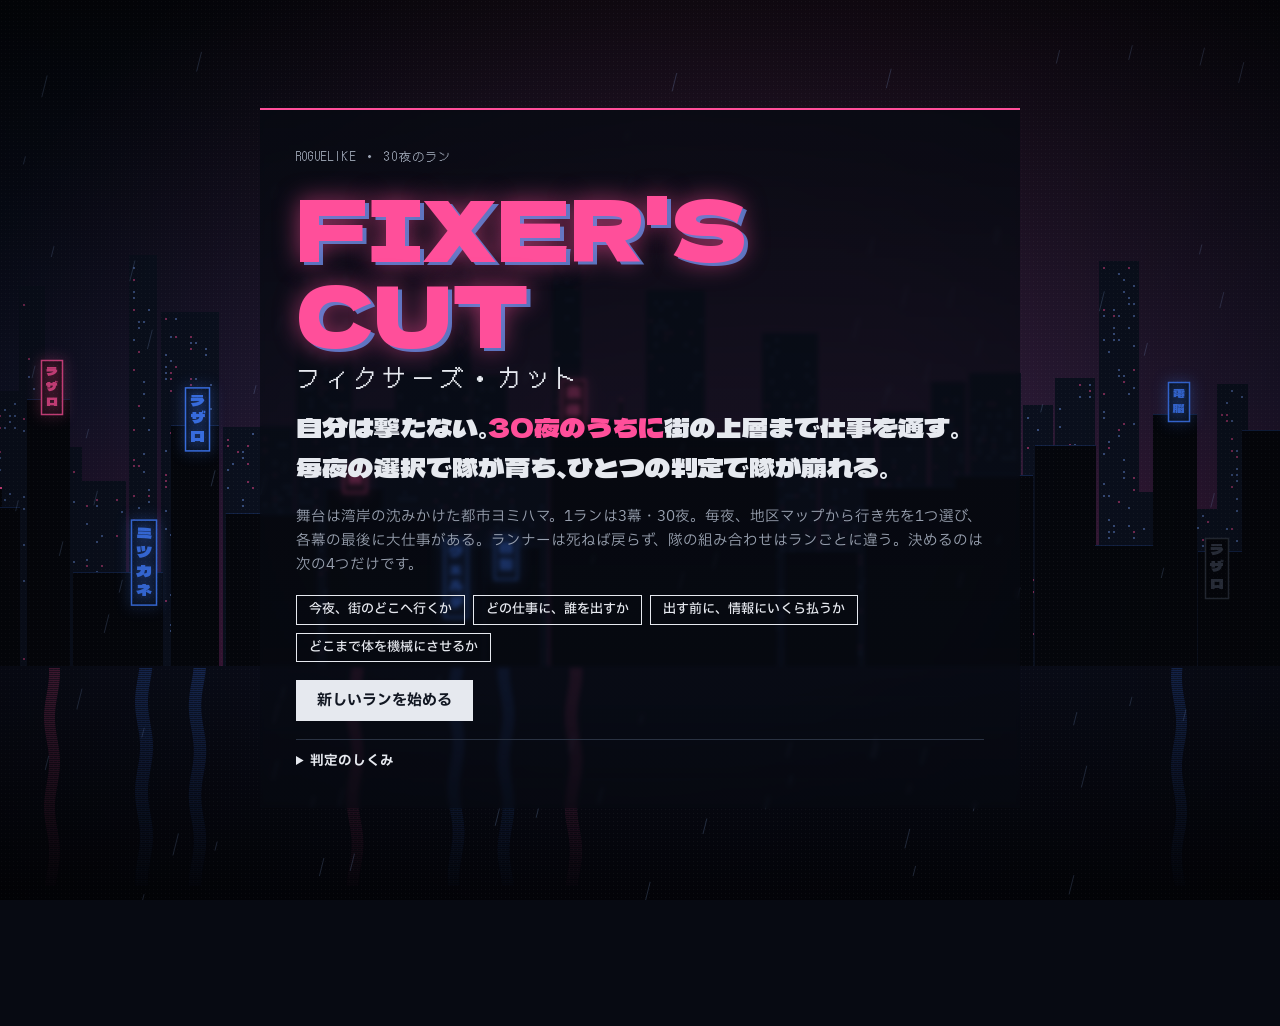
==== commit ab392b2a: "Rework the roguelike: 30-night maps, types, meta progression, danger tiers Implements every stage of" ====
--- a/index.html
+++ b/index.html
@@ -33,6 +33,7 @@
 <script src="js/engine.js"></script>
 <script src="js/world.js"></script>
 <script src="js/run.js"></script>
+<script src="js/meta.js"></script>
 <script src="js/art.js"></script>
 <script src="js/comfort.js"></script>
 <script src="js/ui.js"></script>
--- a/style.css
+++ b/style.css
@@ -194,7 +194,6 @@
 .cy { font-size: 12.5px; }
 .perk { font-size: 12.5px; color: var(--ink-soft); }
 .perk.on { color: var(--blue); }
-.contract { font-size: 12.5px; }
 .actions { display: flex; flex-wrap: wrap; gap: 6px; }
 
 /* ── 依頼盤 ── */
@@ -563,18 +562,12 @@
 .acts li.done { border-color: var(--blue); }
 .acts li.cur { border-color: var(--pink); color: var(--ink); }
 .acts li b { font-size: 15px; }
-.map { margin-block: 14px 12px; }
-.mcols { display: grid; grid-template-columns: repeat(4, minmax(0, 1fr)); gap: 10px; align-items: start; }
-.mcol { display: grid; gap: 8px; }
-.mcol.past { opacity: 0.55; }
-.mh { display: flex; gap: 6px; align-items: center; min-height: 22px; }
 .node {
   display: grid; grid-template-columns: auto minmax(0, 1fr); gap: 10px; text-align: left; align-items: start;
   background: var(--panel); border: 1px solid var(--rule); padding: 10px; width: 100%;
 }
 .node:disabled { opacity: 1; cursor: default; }
 .node.past { opacity: 0.4; }
-.mcol.now .node:not(:disabled) { border-color: var(--ink); }
 .node.sel { border-color: var(--pink) !important; box-shadow: inset 0 3px 0 var(--pink), var(--glow-pink); background: var(--sheet); }
 .node.picked { border-color: var(--blue); box-shadow: inset 0 3px 0 var(--blue); }
 .nb { display: grid; gap: 3px; min-width: 0; font-size: 12.5px; }
@@ -598,13 +591,34 @@
 .route li { display: flex; gap: 6px; align-items: center; flex-wrap: wrap; }
 .route .label { min-width: 4.5em; }
 .route .mk { width: 26px; height: 26px; font-size: 13px; }
-@media (max-width: 900px) {
-  .mcols { grid-template-columns: repeat(2, minmax(0, 1fr)); }
-}
-@media (max-width: 560px) {
-  .mcols { grid-template-columns: minmax(0, 1fr); }
-  .mcol.past { display: none; }
-}
+/* 今夜の行き先と、この幕の地図（1夜1行、線でつながった先にしか進めない） */
+.topts { display: grid; grid-template-columns: repeat(auto-fit, minmax(min(100%, 230px), 1fr)); gap: 8px; margin-top: 10px; }
+.topts .node { border-color: var(--ink); }
+.actmap { margin-block: 4px 14px; }
+.actmap h3 { margin: 0 0 6px; }
+.amwrap { display: grid; grid-template-columns: 3.4em minmax(0, 1fr); max-width: 560px; }
+.amlabels span, .mrow { height: 44px; display: flex; align-items: center; }
+.amlabels span { font-size: 11.5px; color: var(--ink-soft); }
+.amlabels span.cur { color: var(--pink); font-weight: 700; }
+.amnodes { position: relative; }
+.amnodes svg { position: absolute; inset: 0; width: 100%; height: 100%; overflow: visible; }
+.amnodes line { stroke: var(--rule); stroke-width: 1.5; vector-effect: non-scaling-stroke; }
+.amnodes line.on { stroke: var(--ink-soft); }
+.mrow { position: relative; justify-content: space-around; }
+.mini {
+  position: relative; width: 32px; height: 32px; padding: 0; display: grid; place-items: center;
+  font-family: var(--body); font-weight: 700; font-size: 14px; background: var(--panel); border: 1px solid var(--rule); color: var(--ink-soft);
+}
+.mini:disabled { cursor: default; opacity: 1; }
+.mini.n-job { color: var(--ink); }
+.mini.n-hard, .mini.n-boss { color: var(--pink); }
+.mini.n-doc, .mini.n-hideout { color: var(--blue); }
+.mini.s-off, .mini.s-off:disabled { opacity: 0.3; }
+.mini.s-picked { border-color: var(--blue); box-shadow: inset 0 0 0 2px var(--blue); opacity: 1; }
+.mini.s-now { border-color: var(--pink); box-shadow: var(--glow-pink); }
+.mini .rq { position: absolute; top: -3px; right: -3px; width: 8px; height: 8px; border-radius: 50%; }
+.mini .rq.ok { background: var(--blue); }
+.mini .rq.ng { background: var(--pink); }
 
 /* ── 報酬3択 ── */
 .rewards { display: grid; grid-template-columns: repeat(auto-fit, minmax(min(100%, 220px), 1fr)); gap: 10px; margin-block: 8px 12px; }
@@ -616,3 +630,63 @@
 .rwr { display: flex; gap: 8px; align-items: center; }
 .rts { display: grid; gap: 6px; margin-top: 4px; }
 .rt { display: flex; flex-wrap: wrap; gap: 4px 8px; align-items: center; font-size: 12px; }
+
+/* ── 前歴を選ぶ ── */
+.ts-in.setup { max-width: 960px; }
+.bgs { display: grid; grid-template-columns: repeat(auto-fill, minmax(min(100%, 260px), 1fr)); gap: 10px; margin-block: 14px; }
+.bgc { display: grid; gap: 4px; text-align: left; align-content: start; background: var(--panel); border: 1px solid var(--rule); padding: 10px 12px; font-size: 13px; }
+.bgc b { font-size: 16px; }
+.bgc[aria-pressed="true"] { background: var(--sheet); color: var(--ink); border-color: var(--pink); box-shadow: inset 0 3px 0 var(--pink), var(--glow-pink); }
+.bgcrew { color: var(--ink-soft); }
+.setup .seg { display: flex; flex-wrap: wrap; gap: 4px; align-items: center; margin-block: 6px; }
+.setup .seg .label { min-width: 3.5em; }
+
+/* ── 幕のボス ── */
+.bossbox { display: grid; grid-template-columns: auto minmax(0, 1fr); gap: 12px; border: 1px solid var(--pink); background: var(--sheet); padding: 12px; margin-block: 10px; }
+.bossbox h3 { font-family: var(--display); font-weight: 400; font-size: 20px; color: var(--pink); }
+.bossbox h4 { font-size: 13px; margin-top: 6px; }
+.bossbox ul { padding-left: 1.2em; font-size: 13px; }
+.bossin { display: grid; gap: 4px; min-width: 0; }
+.nboss { display: flex; gap: 8px; align-items: center; }
+@media (max-width: 560px) { .bossbox { grid-template-columns: minmax(0, 1fr); } }
+
+/* ── サイバーサイコシス ── */
+.ln.mad { color: var(--red); background: color-mix(in srgb, var(--red) 10%, transparent); box-shadow: inset 3px 0 0 var(--red); }
+.ln.mad .who { color: var(--red); }
+.n-deserter .mk, .mk.n-deserter { color: var(--red); }
+.n-deserter { border-color: var(--red); }
+.bonus.squad button .label { color: var(--pink); }
+.carerow.laz { grid-template-columns: 1fr; align-items: start; }
+.carerow.laz .seg { display: flex; flex-wrap: wrap; gap: 4px; }
+
+/* 段階A：入れ替えて雇う・最初の隊の引き直し・負けた理由 */
+.actions.swap > span { flex-basis: 100%; font-size: 12.5px; }
+.panel.reroll { display: flex; flex-wrap: wrap; align-items: center; gap: 8px 12px; }
+.panel.reroll p { margin: 0; flex: 1 1 260px; }
+ul.why { margin: 0 0 12px; padding-left: 1.2em; display: grid; gap: 4px; text-align: left; }
+
+/* 段階C：型とコネ */
+:root { --ty-stealth: #8fd6c4; --ty-fire: #ff7a6b; --ty-net: #6f9dff; --ty-chrome: #e7a64a; --ty-endure: #b9a6ff; }
+.chip.ty { border-color: currentColor; }
+.ty-stealth { color: var(--ty-stealth); }
+.ty-fire { color: var(--ty-fire); }
+.ty-net { color: var(--ty-net); }
+.ty-chrome { color: var(--ty-chrome); }
+.ty-endure { color: var(--ty-endure); }
+.tys { display: flex; flex-wrap: wrap; gap: 4px; }
+.types { display: grid; gap: 4px; margin: 4px 0 8px; }
+.tyrow { display: grid; grid-template-columns: auto minmax(0, 1fr); gap: 8px; align-items: baseline; font-size: 12.5px; }
+.resist { font-size: 12.5px; margin: 0 0 8px; }
+.cones ul { margin: 0; padding-left: 1.2em; display: grid; gap: 4px; font-size: 13px; }
+.toggle.routes button { display: grid; gap: 2px; text-align: left; }
+.rdots { font-size: 11px; color: var(--ink-soft); letter-spacing: 0.02em; }
+
+/* 段階D：隠れ家の改装 */
+.hideout .ts-in { max-width: 820px; }
+.rooms { display: grid; grid-template-columns: repeat(auto-fit, minmax(min(100%, 240px), 1fr)); gap: 10px; }
+.mrow2 { border: 1px solid var(--rule); background: var(--sheet); padding: 10px 12px; display: grid; gap: 6px; align-content: start; }
+.mrow2 .checks { margin: 0; padding: 0; list-style: none; font-size: 12.5px; display: grid; gap: 2px; }
+.mrow2 .checks li.done { color: var(--blue); }
+.metal { margin: 0 0 8px; padding-left: 1.2em; display: grid; gap: 4px; font-size: 13px; text-align: left; }
+.metal .sm { margin-left: 6px; }
+.mini.s-hidden, .mini.s-hidden:disabled { opacity: 0.6; border-style: dashed; color: var(--ink-soft); }
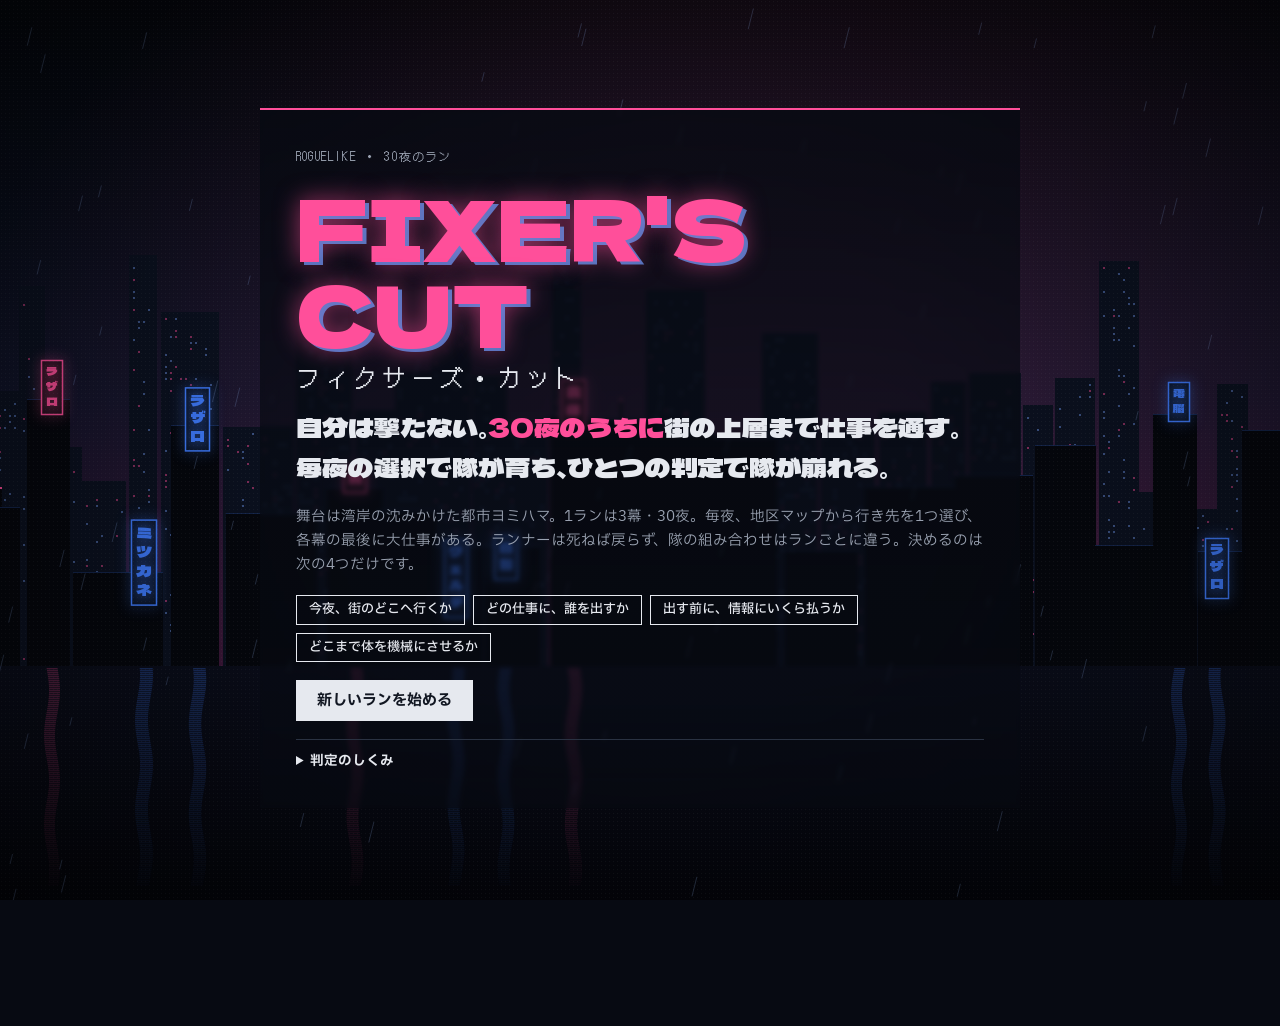
==== commit 617c6712: "Drop running costs, retreat and boss retries; harden the base run; narrate the comm log - No nightly" ====
--- a/index.html
+++ b/index.html
@@ -36,4 +36,5 @@
 <script src="js/meta.js"></script>
 <script src="js/art.js"></script>
 <script src="js/comfort.js"></script>
+<script src="js/flavor.js"></script>
 <script src="js/ui.js"></script>
--- a/style.css
+++ b/style.css
@@ -309,6 +309,12 @@
 .ln.goal .what { font-weight: 700; }
 .ln.sub { padding-left: 62px; font-size: 12px; }
 .ln.sub.ng .what { color: var(--log-ng); }
+/* 描写とセリフは行の下に1段下げて出す。ダイスの計算と数字の内訳は「ダイスを見る」のときだけ */
+.ln .fl { flex-basis: 100%; padding-left: 62px; font-family: var(--body); color: var(--log-dim); font-size: 12.5px; }
+.ln .fl.say { color: var(--log-fg); }
+.ln.mad .fl { color: var(--log-ng); }
+body:not(.show-dice) .ln .calc, body:not(.show-dice) .ln .dice-only { display: none; }
+body.show-dice .ln .story-only { display: none; }
 .lanetag { font-family: var(--dot); font-size: 10.5px; color: var(--log-ok); border: 1px solid currentColor; padding: 0 4px; line-height: 1.4; }
 .arch { background: var(--panel); border-top: 1px solid var(--rule); padding: 10px 14px; display: grid; gap: 8px; }
 .arch summary { cursor: pointer; font-weight: 700; }
@@ -390,7 +396,7 @@
   .hb .ht { grid-column: 1 / -1; order: 3; height: 4px; }
   .tabs button { padding-inline: 11px; font-size: 13.5px; }
   .ln .t { min-width: 0; }
-  .ln.sub { padding-left: 14px; }
+  .ln.sub, .ln .fl { padding-left: 14px; }
   .est b { font-size: 24px; }
   .dock-in { flex-wrap: nowrap; gap: 10px; padding-block: 8px; }
   .proj small { display: none; }
